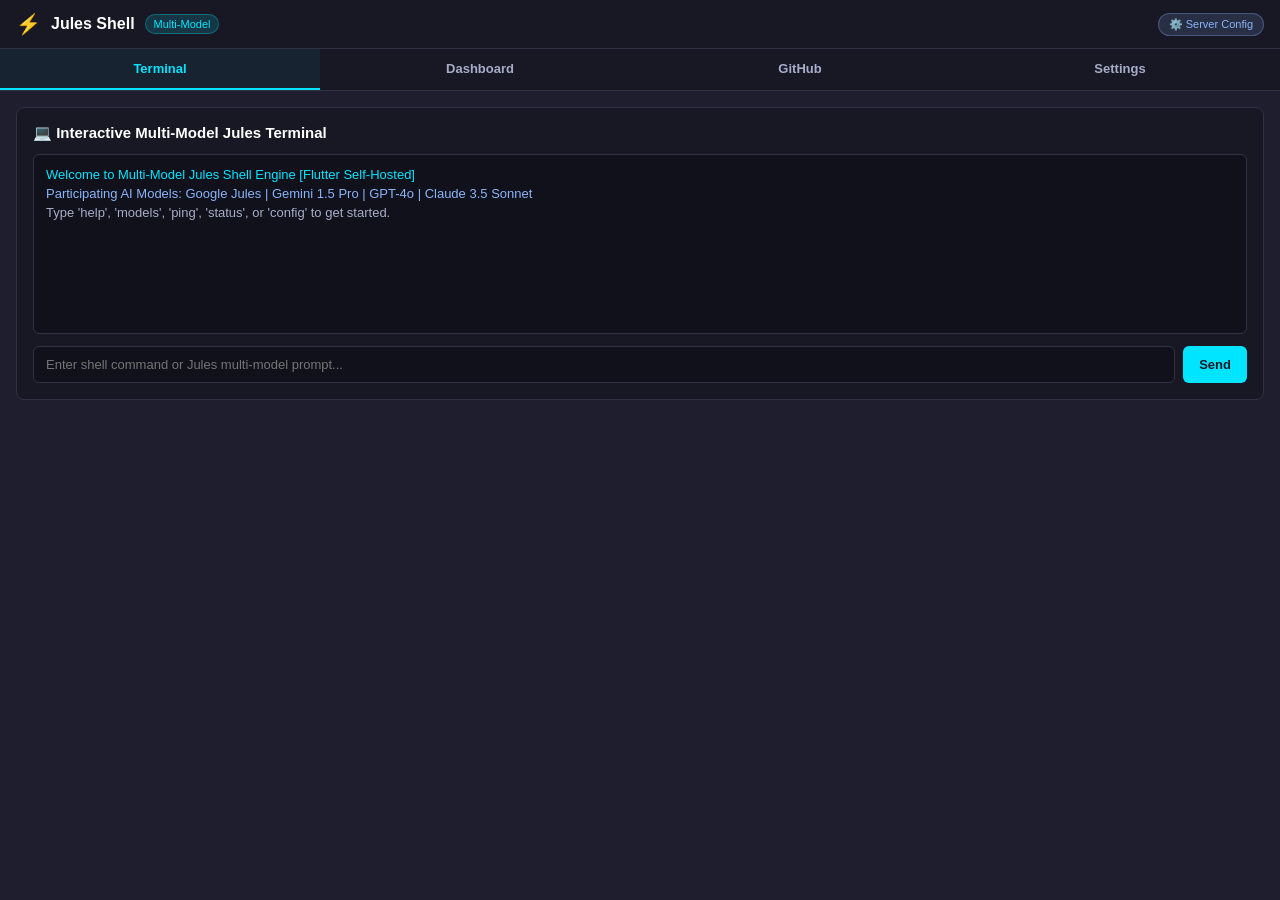
==== android/app/src/main/assets/web/index.html @ da2a0ee4 "feat(android): add Android Wrapper App with self-hosted offline mode and remote server config" ====
<!DOCTYPE html>
<html lang="en">
<head>
    <meta charset="UTF-8">
    <meta name="viewport" content="width=device-width, initial-scale=1.0">
    <title>Jules Shell - Multi-Model App</title>
    <link rel="stylesheet" href="styles.css">
    <link rel="manifest" href="manifest.json">
</head>
<body>

    <header>
        <div class="brand">
            <span class="brand-icon">⚡</span>
            <span class="brand-title">Jules Shell</span>
            <span class="badge" id="hostBadge">Multi-Model</span>
        </div>
        <div class="status-badge" id="btnServerConfig" onclick="openNativeServerConfig()">
            ⚙️ Server Config
        </div>
    </header>

    <nav>
        <button class="tab-btn active" onclick="switchTab('terminal')">Terminal</button>
        <button class="tab-btn" onclick="switchTab('dashboard')">Dashboard</button>
        <button class="tab-btn" onclick="switchTab('github')">GitHub</button>
        <button class="tab-btn" onclick="switchTab('settings')">Settings</button>
    </nav>

    <main>
        <!-- Terminal Tab -->
        <div id="tab-terminal" class="tab-content active">
            <div class="card">
                <div class="card-title">
                    <span>💻 Interactive Multi-Model Jules Terminal</span>
                </div>
                <div class="terminal-box" id="terminalOutput">
                    <div style="color: #00E5FF;">Welcome to Multi-Model Jules Shell Engine [Flutter Self-Hosted]</div>
                    <div style="color: #89B4FA; margin-top: 4px;">Participating AI Models: Google Jules | Gemini 1.5 Pro | GPT-4o | Claude 3.5 Sonnet</div>
                    <div style="color: #A6ADC8; margin-top: 4px; margin-bottom: 8px;">Type 'help', 'models', 'ping', 'status', or 'config' to get started.</div>
                </div>
                <div class="input-group">
                    <input type="text" id="terminalInput" placeholder="Enter shell command or Jules multi-model prompt..." onkeydown="handleKey(event)">
                    <button class="primary-btn" onclick="sendTerminalCommand()">Send</button>
                </div>
            </div>
        </div>

        <!-- Dashboard Tab -->
        <div id="tab-dashboard" class="tab-content">
            <div class="metric-grid">
                <div class="metric-card">
                    <div class="metric-label">Total Executions</div>
                    <div class="metric-val" id="metricExecutions">12</div>
                </div>
                <div class="metric-card">
                    <div class="metric-label">Consensus Status</div>
                    <div class="metric-val" style="color: #A6E3A1;">4 MODELS</div>
                </div>
                <div class="metric-card">
                    <div class="metric-label">Wrapper Mode</div>
                    <div class="metric-val" id="metricMode" style="font-size: 13px; color: #89B4FA; margin-top: 8px;">LOCAL</div>
                </div>
            </div>

            <div class="card">
                <div class="card-title">🚀 Multi-Model Consensus Overview</div>
                <p style="font-size: 13px; color: #A6ADC8; line-height: 1.5;">
                    Prompts are evaluated in parallel across Google Jules, Gemini, GPT-4o, and Claude 3.5 Sonnet to formulate a unified consensus plan before execution in the workspace.
                </p>
            </div>
        </div>

        <!-- GitHub Linkage Tab -->
        <div id="tab-github" class="tab-content">
            <div class="card">
                <div class="card-title">🔗 GitHub Workspace Linkage</div>
                <div class="form-field">
                    <label class="form-label" for="githubRepoInput">Repository</label>
                    <input type="text" id="githubRepoInput" value="flutter/flutter">
                </div>
                <button class="primary-btn" onclick="saveGithubLinkage()">Connect Repository</button>
            </div>
        </div>

        <!-- Settings Tab -->
        <div id="tab-settings" class="tab-content">
            <div class="card">
                <div class="card-title">🔑 Google Jules AI API Key &amp; Settings</div>
                <div class="form-field">
                    <label class="form-label" for="julesApiKeyInput">Google Jules AI API Key</label>
                    <input type="password" id="julesApiKeyInput" value="jules_secret_live_key">
                </div>
                <div class="form-field">
                    <label class="form-label" for="baseUrlInput">Jules API Base URL</label>
                    <input type="text" id="baseUrlInput" value="https://api.jules.ai/v1">
                </div>
            </div>

            <div class="card">
                <div class="card-title">🧠 Multi-Model AI Providers</div>
                <div style="font-size: 12px; color: #A6ADC8; margin-bottom: 12px;">
                    Multi-Model Planning Stage enabled across 4 AI providers.
                </div>
                <div class="input-group">
                    <button class="primary-btn" onclick="saveSettings()">Save All Multi-Model Settings</button>
                    <button class="secondary-btn" onclick="openNativeServerConfig()">Configure Wrapper Server</button>
                </div>
            </div>
        </div>
    </main>

    <script src="main.dart.js"></script>
    <script>
        function switchTab(tabId) {
            document.querySelectorAll('.tab-btn').forEach(btn => btn.classList.remove('active'));
            document.querySelectorAll('.tab-content').forEach(content => content.classList.remove('active'));

            event.target.classList.add('active');
            document.getElementById('tab-' + tabId).classList.add('active');
        }

        function handleKey(e) {
            if (e.key === 'Enter') {
                sendTerminalCommand();
            }
        }

        function sendTerminalCommand() {
            var input = document.getElementById('terminalInput');
            var val = input.value.trim();
            if (val.length === 0) return;

            if (window.JulesEngine && window.JulesEngine.executeCommand) {
                window.JulesEngine.executeCommand(val);
            }
            input.value = '';
        }

        function openNativeServerConfig() {
            if (window.AndroidBridge && window.AndroidBridge.openServerConfig) {
                window.AndroidBridge.openServerConfig();
            } else {
                alert("Android Wrapper Bridge is only active when running inside the native Android app wrapper.");
            }
        }

        function saveGithubLinkage() {
            var repo = document.getElementById('githubRepoInput').value;
            if (window.AndroidBridge && window.AndroidBridge.showToast) {
                window.AndroidBridge.showToast("Linked repository: " + repo);
            } else {
                alert("Linked repository: " + repo);
            }
        }

        function saveSettings() {
            if (window.AndroidBridge && window.AndroidBridge.showToast) {
                window.AndroidBridge.showToast("Google Jules AI & Multi-Model settings saved.");
            } else {
                alert("Google Jules AI & Multi-Model settings saved.");
            }
        }

        // Initialize Bridge info
        window.addEventListener('DOMContentLoaded', function() {
            if (window.AndroidBridge && window.AndroidBridge.getHostingMode) {
                var mode = window.AndroidBridge.getHostingMode();
                document.getElementById('hostBadge').innerText = mode;
                document.getElementById('metricMode').innerText = mode;
            }
        });
    </script>
</body>
</html>
---- android/app/src/main/assets/web/styles.css ----
* {
    box-sizing: border-box;
    margin: 0;
    padding: 0;
    font-family: 'Segoe UI', -apple-system, BlinkMacSystemFont, Roboto, sans-serif;
}

body {
    background-color: #1E1E2E;
    color: #CDD6F4;
    display: flex;
    flex-direction: column;
    height: 100vh;
    overflow: hidden;
}

header {
    background-color: #181825;
    padding: 12px 16px;
    display: flex;
    align-items: center;
    justify-content: space-between;
    border-bottom: 1px solid #313244;
}

.brand {
    display: flex;
    align-items: center;
    gap: 10px;
}

.brand-icon {
    color: #00E5FF;
    font-size: 20px;
    font-weight: bold;
}

.brand-title {
    font-size: 16px;
    font-weight: bold;
    color: #FFFFFF;
}

.badge {
    background: rgba(0, 229, 255, 0.15);
    color: #00E5FF;
    font-size: 11px;
    padding: 3px 8px;
    border-radius: 12px;
    border: 1px solid rgba(0, 229, 255, 0.3);
}

.status-badge {
    background: rgba(137, 180, 250, 0.15);
    color: #89B4FA;
    font-size: 11px;
    padding: 4px 10px;
    border-radius: 12px;
    cursor: pointer;
    border: 1px solid rgba(137, 180, 250, 0.3);
}

.status-badge:hover {
    background: rgba(137, 180, 250, 0.25);
}

nav {
    display: flex;
    background-color: #181825;
    border-bottom: 1px solid #313244;
}

.tab-btn {
    flex: 1;
    padding: 12px 8px;
    background: transparent;
    border: none;
    color: #A6ADC8;
    font-size: 13px;
    font-weight: 600;
    cursor: pointer;
    border-bottom: 2px solid transparent;
    transition: all 0.2s ease;
}

.tab-btn.active {
    color: #00E5FF;
    border-bottom-color: #00E5FF;
    background: rgba(0, 229, 255, 0.05);
}

main {
    flex: 1;
    overflow-y: auto;
    padding: 16px;
}

.tab-content {
    display: none;
}

.tab-content.active {
    display: block;
}

.card {
    background-color: #181825;
    border-radius: 8px;
    padding: 16px;
    margin-bottom: 16px;
    border: 1px solid #313244;
}

.card-title {
    font-size: 15px;
    font-weight: bold;
    color: #FFFFFF;
    margin-bottom: 12px;
    display: flex;
    align-items: center;
    gap: 8px;
}

.terminal-box {
    background-color: #11111B;
    border: 1px solid #313244;
    border-radius: 6px;
    padding: 12px;
    font-family: 'Fira Code', 'Courier New', monospace;
    font-size: 13px;
    color: #A6E3A1;
    min-height: 180px;
    max-height: 300px;
    overflow-y: auto;
    margin-bottom: 12px;
}

.input-group {
    display: flex;
    gap: 8px;
}

input, select {
    flex: 1;
    background-color: #11111B;
    border: 1px solid #313244;
    color: #FFFFFF;
    padding: 10px 12px;
    border-radius: 6px;
    font-size: 13px;
    outline: none;
}

input:focus, select:focus {
    border-color: #00E5FF;
}

button.primary-btn {
    background-color: #00E5FF;
    color: #181825;
    border: none;
    padding: 10px 16px;
    border-radius: 6px;
    font-weight: bold;
    font-size: 13px;
    cursor: pointer;
}

button.primary-btn:hover {
    background-color: #89B4FA;
}

button.secondary-btn {
    background-color: #313244;
    color: #CDD6F4;
    border: none;
    padding: 10px 16px;
    border-radius: 6px;
    font-weight: bold;
    font-size: 13px;
    cursor: pointer;
}

.metric-grid {
    display: grid;
    grid-template-columns: repeat(auto-fit, minmax(130px, 1fr));
    gap: 12px;
    margin-bottom: 16px;
}

.metric-card {
    background-color: #11111B;
    border: 1px solid #313244;
    padding: 12px;
    border-radius: 6px;
    text-align: center;
}

.metric-val {
    font-size: 20px;
    font-weight: bold;
    color: #00E5FF;
    margin-top: 4px;
}

.metric-label {
    font-size: 11px;
    color: #A6ADC8;
}

.form-label {
    font-size: 12px;
    color: #A6ADC8;
    margin-bottom: 6px;
    display: block;
}

.form-field {
    margin-bottom: 14px;
}
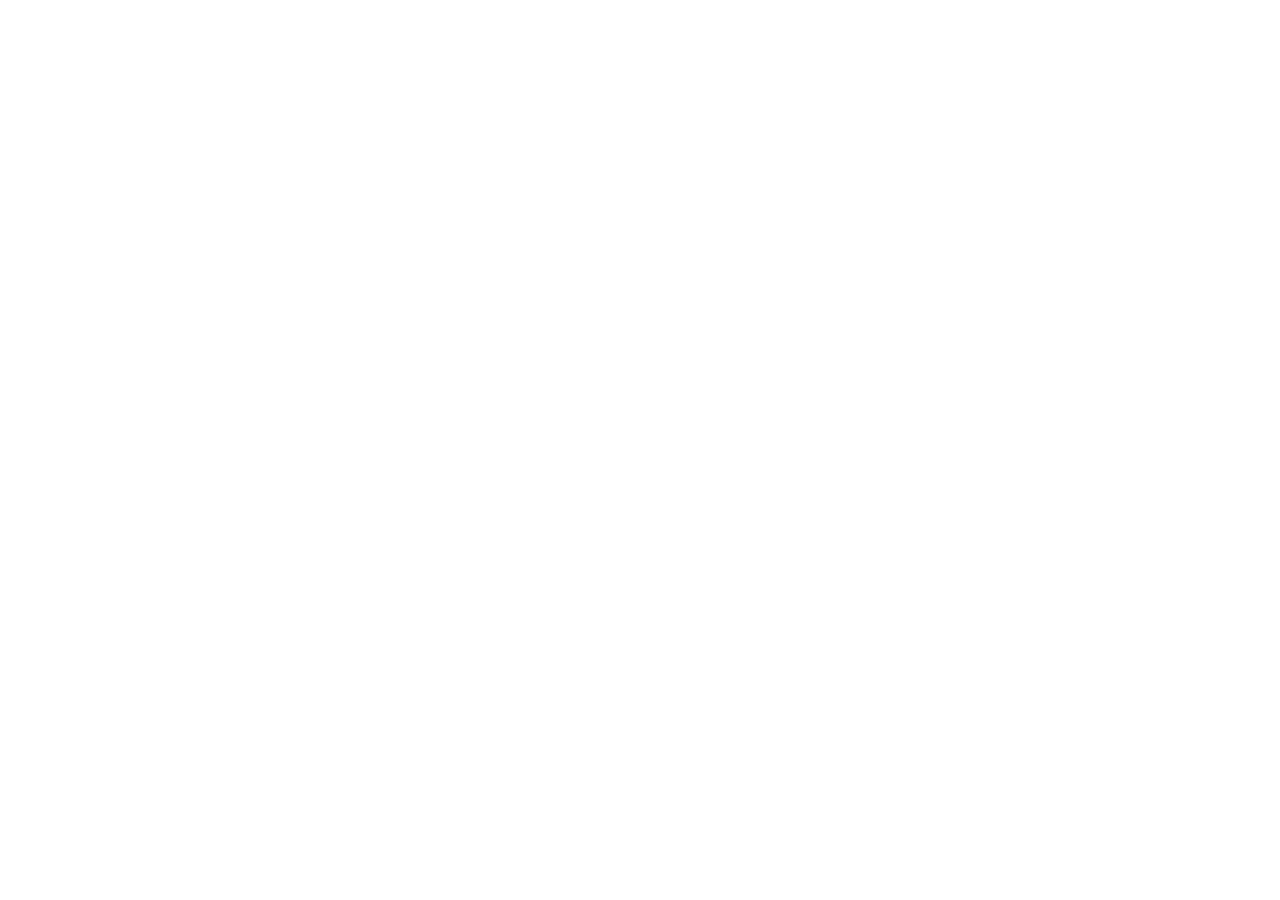
==== commit 09900acb: "Fix GitHub Pages deployment to serve Flutter web app Co-authored-by: JakeDot <12250212+JakeDot@users" ====
--- a/android/app/src/main/assets/web/index.html
+++ b/android/app/src/main/assets/web/index.html
@@ -1,175 +1,46 @@
 <!DOCTYPE html>
-<html lang="en">
+<html>
 <head>
-    <meta charset="UTF-8">
-    <meta name="viewport" content="width=device-width, initial-scale=1.0">
-    <title>Jules Shell - Multi-Model App</title>
-    <link rel="stylesheet" href="styles.css">
-    <link rel="manifest" href="manifest.json">
+  <!--
+    If you are serving your web app in a path other than the root, change the
+    href value below to reflect the base path you are serving from.
+
+    The path provided below has to start and end with a slash "/" in order for
+    it to work correctly.
+
+    For more details:
+    * https://developer.mozilla.org/en-US/docs/Web/HTML/Element/base
+
+    This is a placeholder for base href that will be replaced by the value of
+    the `--base-href` argument provided to `flutter build`.
+  -->
+  <base href="/">
+
+  <meta charset="UTF-8">
+  <meta content="IE=Edge" http-equiv="X-UA-Compatible">
+  <meta name="description" content="Jules Shell Terminal - A Flutter terminal client for Jules AI coding agent and GitHub linkage.">
+
+  <!-- iOS meta tags & icons -->
+  <meta name="mobile-web-app-capable" content="yes">
+  <meta name="apple-mobile-web-app-status-bar-style" content="black">
+  <meta name="apple-mobile-web-app-title" content="Jules Shell">
+  <link rel="apple-touch-icon" href="icons/Icon-192.png">
+
+  <!-- Favicon -->
+  <link rel="icon" type="image/png" href="favicon.png"/>
+
+  <title>Jules Shell Terminal</title>
+  <link rel="manifest" href="manifest.json">
 </head>
 <body>
+  <!--
+    You can customize the "flutter_bootstrap.js" script.
+    This is useful to provide a custom configuration to the Flutter loader
+    or to give the user feedback during the initialization process.
 
-    <header>
-        <div class="brand">
-            <span class="brand-icon">⚡</span>
-            <span class="brand-title">Jules Shell</span>
-            <span class="badge" id="hostBadge">Multi-Model</span>
-        </div>
-        <div class="status-badge" id="btnServerConfig" onclick="openNativeServerConfig()">
-            ⚙️ Server Config
-        </div>
-    </header>
-
-    <nav>
-        <button class="tab-btn active" onclick="switchTab('terminal')">Terminal</button>
-        <button class="tab-btn" onclick="switchTab('dashboard')">Dashboard</button>
-        <button class="tab-btn" onclick="switchTab('github')">GitHub</button>
-        <button class="tab-btn" onclick="switchTab('settings')">Settings</button>
-    </nav>
-
-    <main>
-        <!-- Terminal Tab -->
-        <div id="tab-terminal" class="tab-content active">
-            <div class="card">
-                <div class="card-title">
-                    <span>💻 Interactive Multi-Model Jules Terminal</span>
-                </div>
-                <div class="terminal-box" id="terminalOutput">
-                    <div style="color: #00E5FF;">Welcome to Multi-Model Jules Shell Engine [Flutter Self-Hosted]</div>
-                    <div style="color: #89B4FA; margin-top: 4px;">Participating AI Models: Google Jules | Gemini 1.5 Pro | GPT-4o | Claude 3.5 Sonnet</div>
-                    <div style="color: #A6ADC8; margin-top: 4px; margin-bottom: 8px;">Type 'help', 'models', 'ping', 'status', or 'config' to get started.</div>
-                </div>
-                <div class="input-group">
-                    <input type="text" id="terminalInput" placeholder="Enter shell command or Jules multi-model prompt..." onkeydown="handleKey(event)">
-                    <button class="primary-btn" onclick="sendTerminalCommand()">Send</button>
-                </div>
-            </div>
-        </div>
-
-        <!-- Dashboard Tab -->
-        <div id="tab-dashboard" class="tab-content">
-            <div class="metric-grid">
-                <div class="metric-card">
-                    <div class="metric-label">Total Executions</div>
-                    <div class="metric-val" id="metricExecutions">12</div>
-                </div>
-                <div class="metric-card">
-                    <div class="metric-label">Consensus Status</div>
-                    <div class="metric-val" style="color: #A6E3A1;">4 MODELS</div>
-                </div>
-                <div class="metric-card">
-                    <div class="metric-label">Wrapper Mode</div>
-                    <div class="metric-val" id="metricMode" style="font-size: 13px; color: #89B4FA; margin-top: 8px;">LOCAL</div>
-                </div>
-            </div>
-
-            <div class="card">
-                <div class="card-title">🚀 Multi-Model Consensus Overview</div>
-                <p style="font-size: 13px; color: #A6ADC8; line-height: 1.5;">
-                    Prompts are evaluated in parallel across Google Jules, Gemini, GPT-4o, and Claude 3.5 Sonnet to formulate a unified consensus plan before execution in the workspace.
-                </p>
-            </div>
-        </div>
-
-        <!-- GitHub Linkage Tab -->
-        <div id="tab-github" class="tab-content">
-            <div class="card">
-                <div class="card-title">🔗 GitHub Workspace Linkage</div>
-                <div class="form-field">
-                    <label class="form-label" for="githubRepoInput">Repository</label>
-                    <input type="text" id="githubRepoInput" value="flutter/flutter">
-                </div>
-                <button class="primary-btn" onclick="saveGithubLinkage()">Connect Repository</button>
-            </div>
-        </div>
-
-        <!-- Settings Tab -->
-        <div id="tab-settings" class="tab-content">
-            <div class="card">
-                <div class="card-title">🔑 Google Jules AI API Key &amp; Settings</div>
-                <div class="form-field">
-                    <label class="form-label" for="julesApiKeyInput">Google Jules AI API Key</label>
-                    <input type="password" id="julesApiKeyInput" value="jules_secret_live_key">
-                </div>
-                <div class="form-field">
-                    <label class="form-label" for="baseUrlInput">Jules API Base URL</label>
-                    <input type="text" id="baseUrlInput" value="https://api.jules.ai/v1">
-                </div>
-            </div>
-
-            <div class="card">
-                <div class="card-title">🧠 Multi-Model AI Providers</div>
-                <div style="font-size: 12px; color: #A6ADC8; margin-bottom: 12px;">
-                    Multi-Model Planning Stage enabled across 4 AI providers.
-                </div>
-                <div class="input-group">
-                    <button class="primary-btn" onclick="saveSettings()">Save All Multi-Model Settings</button>
-                    <button class="secondary-btn" onclick="openNativeServerConfig()">Configure Wrapper Server</button>
-                </div>
-            </div>
-        </div>
-    </main>
-
-    <script src="main.dart.js"></script>
-    <script>
-        function switchTab(tabId) {
-            document.querySelectorAll('.tab-btn').forEach(btn => btn.classList.remove('active'));
-            document.querySelectorAll('.tab-content').forEach(content => content.classList.remove('active'));
-
-            event.target.classList.add('active');
-            document.getElementById('tab-' + tabId).classList.add('active');
-        }
-
-        function handleKey(e) {
-            if (e.key === 'Enter') {
-                sendTerminalCommand();
-            }
-        }
-
-        function sendTerminalCommand() {
-            var input = document.getElementById('terminalInput');
-            var val = input.value.trim();
-            if (val.length === 0) return;
-
-            if (window.JulesEngine && window.JulesEngine.executeCommand) {
-                window.JulesEngine.executeCommand(val);
-            }
-            input.value = '';
-        }
-
-        function openNativeServerConfig() {
-            if (window.AndroidBridge && window.AndroidBridge.openServerConfig) {
-                window.AndroidBridge.openServerConfig();
-            } else {
-                alert("Android Wrapper Bridge is only active when running inside the native Android app wrapper.");
-            }
-        }
-
-        function saveGithubLinkage() {
-            var repo = document.getElementById('githubRepoInput').value;
-            if (window.AndroidBridge && window.AndroidBridge.showToast) {
-                window.AndroidBridge.showToast("Linked repository: " + repo);
-            } else {
-                alert("Linked repository: " + repo);
-            }
-        }
-
-        function saveSettings() {
-            if (window.AndroidBridge && window.AndroidBridge.showToast) {
-                window.AndroidBridge.showToast("Google Jules AI & Multi-Model settings saved.");
-            } else {
-                alert("Google Jules AI & Multi-Model settings saved.");
-            }
-        }
-
-        // Initialize Bridge info
-        window.addEventListener('DOMContentLoaded', function() {
-            if (window.AndroidBridge && window.AndroidBridge.getHostingMode) {
-                var mode = window.AndroidBridge.getHostingMode();
-                document.getElementById('hostBadge').innerText = mode;
-                document.getElementById('metricMode').innerText = mode;
-            }
-        });
-    </script>
+    For more details:
+    * https://docs.flutter.dev/platform-integration/web/initialization
+  -->
+  <script src="flutter_bootstrap.js" async></script>
 </body>
 </html>
